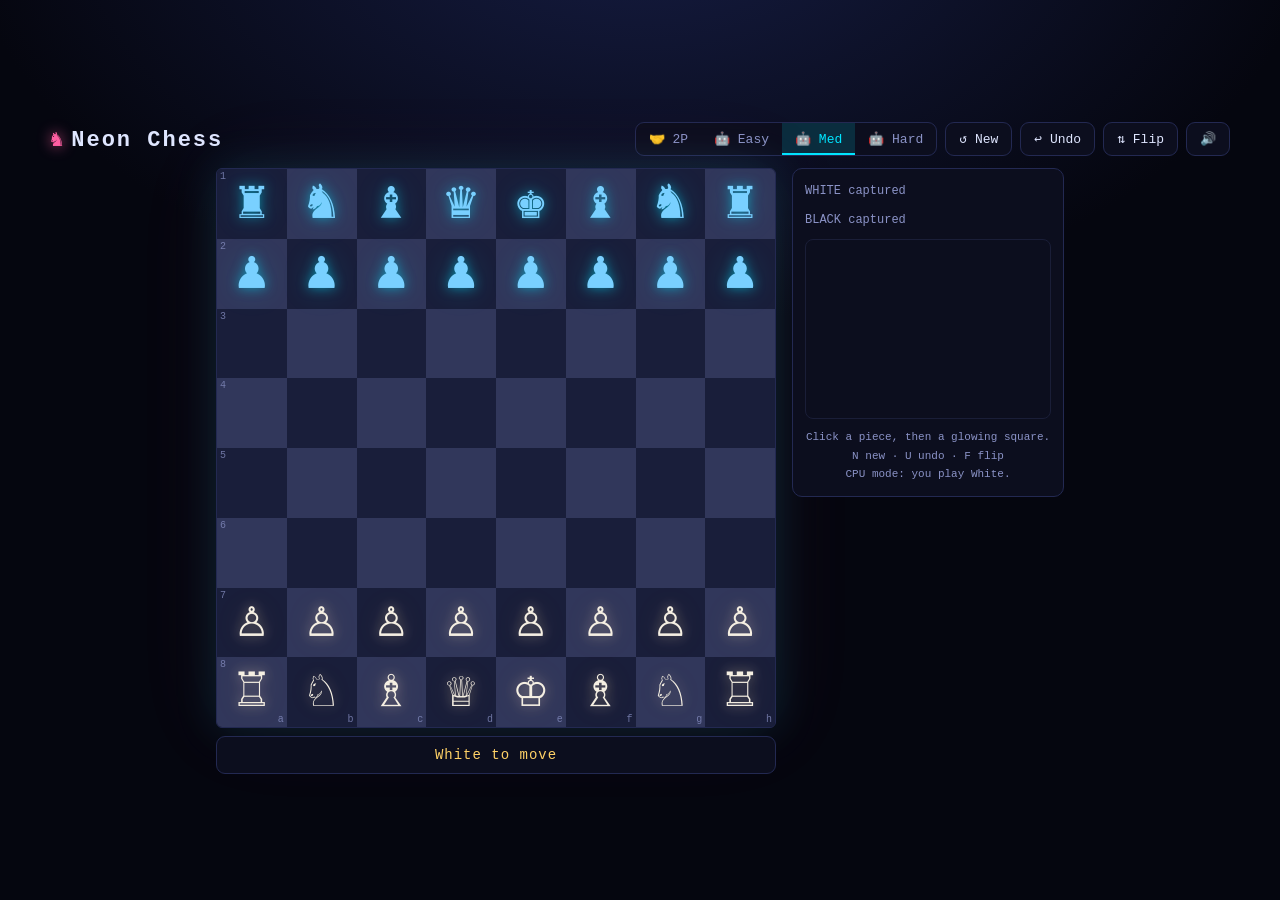
==== games/chess/index.html @ cbe664ef "Add Neon Chess game (2P hotseat + 3-level CPU AI) Self-contained single-file chess with full rules (" ====
<!doctype html>
<html lang="en">
<head>
<meta charset="utf-8">
<meta name="viewport" content="width=device-width, initial-scale=1">
<title>Neon Chess</title>
<link rel="icon" href="data:image/svg+xml,<svg xmlns='http://www.w3.org/2000/svg' viewBox='0 0 100 100'><text y='.9em' font-size='90'>♞</text></svg>">
<style>
:root{
  --bg:#05060f; --panel:#0c0e1e; --line:#232952; --line2:#1a1e38;
  --cyan:#00e5ff; --pink:#ff5fa2; --amber:#ffd166; --green:#4ade80;
  --text:#dfe6ff; --dim:#8b93c7;
  --sq-light:#31375b; --sq-dark:#191e3a;
}
*{box-sizing:border-box; -webkit-tap-highlight-color:transparent}
html,body{margin:0; padding:0; height:100%}
body{
  background:radial-gradient(1100px 700px at 50% -12%, #161d44 0%, var(--bg) 62%);
  color:var(--text);
  font-family:ui-monospace,"SF Mono",Menlo,Consolas,"Liberation Mono",monospace;
  display:flex; align-items:center; justify-content:center; min-height:100%;
  overflow:auto;
}
.wrap{width:min(1180px, 96vw); padding:14px 0 18px}
header{display:flex; flex-wrap:wrap; align-items:center; gap:10px 18px; margin-bottom:12px}
h1{margin:0; font-size:22px; letter-spacing:2px; font-weight:700}
h1 .logo{color:var(--pink); text-shadow:0 0 14px rgba(255,95,162,.8); margin-right:6px}
.toolbar{display:flex; flex-wrap:wrap; gap:8px; align-items:center; margin-left:auto}
.seg{display:flex; border:1px solid var(--line); border-radius:9px; overflow:hidden; background:var(--panel)}
.seg button{
  border:0; background:transparent; color:var(--dim); font:inherit; font-size:13px;
  padding:8px 13px; cursor:pointer; transition:all .15s;
}
.seg button:hover{color:var(--text)}
.seg button.on{background:rgba(0,229,255,.14); color:var(--cyan); box-shadow:inset 0 -2px 0 var(--cyan)}
.btn{
  border:1px solid var(--line); background:var(--panel); color:var(--text); font:inherit; font-size:13px;
  padding:8px 13px; border-radius:9px; cursor:pointer; transition:all .15s;
}
.btn:hover{border-color:var(--cyan); color:var(--cyan); box-shadow:0 0 12px rgba(0,229,255,.25)}
main{display:flex; gap:16px; align-items:flex-start; justify-content:center; flex-wrap:wrap}
.stage{display:flex; flex-direction:column; gap:8px}
.board{
  display:grid; grid-template:repeat(8,1fr)/repeat(8,1fr);
  width:min(88vmin, 560px, 94vw); aspect-ratio:1;
  border:1px solid var(--line); border-radius:6px; overflow:hidden;
  box-shadow:0 0 44px rgba(0,229,255,.13), 0 0 90px rgba(255,95,162,.07), inset 0 0 26px rgba(0,0,0,.55);
  background:var(--sq-dark);
}
.sq{position:relative; display:flex; align-items:center; justify-content:center; cursor:pointer; user-select:none}
.sq.light{background:var(--sq-light)}
.sq.dark{background:var(--sq-dark)}
.sq.last{background:rgba(255,209,102,.17)}
.sq.light.last{background:rgba(255,209,102,.26)}
.sq.sel{box-shadow:inset 0 0 0 2px var(--cyan), inset 0 0 20px rgba(0,229,255,.3)}
.sq.check{background:rgba(255,64,64,.4)}
.sq.light.check{background:rgba(255,64,64,.52)}
.sq.check .piece{animation:checkpulse 1s ease-in-out infinite}
@keyframes checkpulse{50%{filter:drop-shadow(0 0 10px rgba(255,70,70,.95))}}
.sq.dot::after{
  content:""; position:absolute; width:27%; height:27%; border-radius:50%;
  background:rgba(0,229,255,.55); box-shadow:0 0 9px rgba(0,229,255,.8);
}
.sq.dot.cap::after{
  width:92%; height:92%; background:transparent;
  border:3px solid rgba(255,95,162,.85); box-shadow:0 0 12px rgba(255,95,162,.6), inset 0 0 12px rgba(255,95,162,.25);
}
.piece{
  font-size:min(8.4vmin, 54px, 8.8vw); line-height:1; pointer-events:none;
  transition:filter .1s;
}
.piece.wp{color:#f5efe2; text-shadow:0 0 12px rgba(255,235,200,.45), 0 0 30px rgba(255,180,90,.22)}
.piece.bp{color:#79d0ff; text-shadow:0 0 12px rgba(0,229,255,.5), 0 0 30px rgba(0,229,255,.22)}
.coord{position:absolute; font-style:normal; font-size:10px; color:rgba(139,147,199,.75); pointer-events:none}
.coord.r{top:2px; left:3px}
.coord.f{bottom:2px; right:3px}
.status{
  text-align:center; font-size:14px; letter-spacing:1px; color:var(--amber);
  border:1px solid var(--line); background:var(--panel); border-radius:9px; padding:9px 12px;
  min-height:38px; display:flex; align-items:center; justify-content:center;
}
.status.think{animation:blink 1s steps(2) infinite}
@keyframes blink{50%{opacity:.45}}
aside{
  width:272px; display:flex; flex-direction:column; gap:9px;
  border:1px solid var(--line); background:var(--panel); border-radius:10px; padding:12px;
}
.caprow{display:flex; justify-content:space-between; align-items:center; gap:8px; font-size:12px; color:var(--dim); min-height:20px}
.caps{font-size:15px; color:var(--text); letter-spacing:1px}
.caps b.diff{color:var(--green); font-size:12px}
.moves{
  flex:1; min-height:180px; max-height:38vh; overflow-y:auto;
  border:1px solid var(--line2); border-radius:8px; padding:6px 8px;
  font-size:13px; scrollbar-width:thin;
}
.mrow{display:grid; grid-template-columns:30px 1fr 1fr; gap:4px; padding:2px 0; border-radius:4px}
.mrow:nth-child(odd){background:rgba(255,255,255,.03)}
.mrow .mn{color:var(--dim)}
.mrow .ml{padding:0 6px; border-radius:4px; white-space:nowrap; overflow:hidden; text-overflow:ellipsis}
.mrow .ml.last{background:rgba(255,209,102,.15); color:var(--amber)}
.hints{font-size:11px; color:var(--dim); line-height:1.7; text-align:center}
.overlay, .promo{
  position:fixed; inset:0; background:rgba(4,5,14,.72); backdrop-filter:blur(3px);
  display:flex; align-items:center; justify-content:center; z-index:50;
}
.promo[hidden], .overlay[hidden]{display:none}
.dialog, .pdialog{
  border:1px solid var(--line); background:var(--panel); border-radius:14px; padding:26px 30px;
  text-align:center; box-shadow:0 0 60px rgba(0,229,255,.18);
}
.result{font-size:24px; font-weight:700; letter-spacing:2px; color:var(--amber); text-shadow:0 0 18px rgba(255,209,102,.5)}
.resultsub{margin-top:8px; font-size:13px; color:var(--dim)}
.dbtns{display:flex; gap:10px; justify-content:center; margin-top:20px}
.primary{border-color:var(--cyan); color:var(--cyan); box-shadow:0 0 14px rgba(0,229,255,.3)}
.plabel{font-size:13px; color:var(--dim); margin-bottom:12px; letter-spacing:2px}
.pbtns{display:flex; gap:10px}
.pbtns button{
  width:74px; height:74px; font-size:44px; cursor:pointer; border-radius:12px;
  border:1px solid var(--line); background:var(--bg); color:var(--text); transition:all .15s;
}
.pbtns button:hover{border-color:var(--cyan); color:var(--cyan); box-shadow:0 0 18px rgba(0,229,255,.4); transform:translateY(-2px)}
@media (max-width:900px){
  main{flex-direction:column; align-items:center}
  aside{width:min(88vmin, 560px, 94vw); flex-direction:row; flex-wrap:wrap; align-items:stretch}
  .caprow{width:calc(50% - 5px)}
  .moves{flex:1 1 100%; min-height:120px; max-height:26vh}
  .hints{flex:1 1 100%}
}
</style>
</head>
<body>
<div class="wrap">
  <header>
    <h1><span class="logo">♞</span>Neon Chess</h1>
    <div class="toolbar">
      <div class="seg" id="modes">
        <button data-mode="2p">🤝 2P</button>
        <button data-mode="easy">🤖 Easy</button>
        <button data-mode="med" class="on">🤖 Med</button>
        <button data-mode="hard">🤖 Hard</button>
      </div>
      <button class="btn" id="btnNew" title="New game (N)">↺ New</button>
      <button class="btn" id="btnUndo" title="Undo (U)">↩ Undo</button>
      <button class="btn" id="btnFlip" title="Flip board (F)">⇅ Flip</button>
      <button class="btn" id="btnSfx" title="Sound on/off">🔊</button>
    </div>
  </header>
  <main>
    <div class="stage">
      <div class="board" id="board"></div>
      <div class="status" id="status"></div>
    </div>
    <aside>
      <div class="caprow"><span>WHITE captured</span><span class="caps" id="capW"></span></div>
      <div class="caprow"><span>BLACK captured</span><span class="caps" id="capB"></span></div>
      <div class="moves" id="moves"></div>
      <div class="hints">Click a piece, then a glowing square.<br>N new · U undo · F flip<br>CPU mode: you play White.</div>
    </aside>
  </main>
</div>

<div class="overlay" id="overlay" hidden>
  <div class="dialog">
    <div class="result" id="result"></div>
    <div class="resultsub" id="resultsub"></div>
    <div class="dbtns">
      <button class="btn primary" id="btnAgain">↺ New game</button>
      <button class="btn" id="btnView">View board</button>
    </div>
  </div>
</div>

<div class="promo" id="promo" hidden>
  <div class="pdialog">
    <div class="plabel">PROMOTE TO</div>
    <div class="pbtns" id="pbtns"></div>
  </div>
</div>

<script>
"use strict";
/*==============================================================
  ENGINE — pure chess rules, no DOM. Runs in node for perft tests.
==============================================================*/
/*ENGINE-START*/
const W = "w", B = "b";
const other = c => c === W ? B : W;
const isWhite = p => p === p.toUpperCase();
const GLYPH = {K:"♔",Q:"♕",R:"♖",B:"♗",N:"♘",P:"♙",k:"♚",q:"♛",r:"♜",b:"♝",n:"♞",p:"♟"};
const VAL = {p:100,n:320,b:330,r:500,q:900,k:0};
const KNIGHT_OFFS = [17,15,10,6,-17,-15,-10,-6];
const KING_OFFS = [1,-1,8,-8,9,-9,7,-7];
const ROOK_DIRS = [[1,1],[-1,-1],[8,0],[-8,0]];
const BISHOP_DIRS = [[9,1],[-9,-1],[7,-1],[-7,1]];
const MATE = 100000;

function newGame(){
  return fromFEN("rnbqkbnr/pppppppp/8/8/8/8/PPPPPPPP/RNBQKBNR w KQkq - 0 1");
}
function fromFEN(fen){
  const parts = fen.split(" ");
  const board = new Array(64).fill(null);
  const rows = parts[0].split("/");
  for (let r = 0; r < 8; r++){
    let f = 0;
    for (const ch of rows[r]){
      if (ch >= "1" && ch <= "8") f += +ch;
      else board[(7 - r) * 8 + f++] = ch;
    }
  }
  const castling = {K:parts[2].includes("K"), Q:parts[2].includes("Q"), k:parts[2].includes("k"), q:parts[2].includes("q")};
  const ep = parts[3] === "-" ? -1 : (parts[3].charCodeAt(0) - 97) + (parts[3][1] - 1) * 8;
  return {
    board, turn: parts[1] === "w" ? W : B, castling, ep,
    halfmove: +(parts[4] || 0), fullmove: +(parts[5] || 1),
    keys: {}, history: []
  };
}
function cloneState(st){
  return {board: st.board.slice(), turn: st.turn, castling: {...st.castling}, ep: st.ep,
          halfmove: st.halfmove, fullmove: st.fullmove, keys: {...st.keys}, history: st.history.slice()};
}
function keyOf(st){
  return st.board.join(",") + "|" + st.turn + "|" +
    (st.castling.K ? 1 : 0) + (st.castling.Q ? 1 : 0) + (st.castling.k ? 1 : 0) + (st.castling.q ? 1 : 0) + "|" + st.ep;
}
const sqName = i => "abcdefgh"[i & 7] + ((i >> 3) + 1);

function make(st, m){
  const b = st.board, us = st.turn;
  m.prev = {castling: {...st.castling}, ep: st.ep, halfmove: st.halfmove};
  const piece = b[m.from];
  m.captured = b[m.to];
  b[m.from] = null;
  if (m.epCapt){
    const capSq = m.to + (us === W ? -8 : 8);
    m.captured = b[capSq];
    b[capSq] = null;
  }
  b[m.to] = m.promo ? (us === W ? m.promo : m.promo.toLowerCase()) : piece;
  if (m.castle){
    const row = us === W ? 0 : 56;
    if (m.castle === "K"){ b[row + 5] = b[row + 7]; b[row + 7] = null; }
    else { b[row + 3] = b[row]; b[row] = null; }
  }
  const c = st.castling;
  if (piece === "K" || piece === "k"){
    if (us === W) c.K = c.Q = false; else c.k = c.q = false;
  }
  const corners = {7:"K", 0:"Q", 63:"k", 56:"q"};
  if (corners[m.from] !== undefined) c[corners[m.from]] = false;
  if (corners[m.to] !== undefined) c[corners[m.to]] = false;
  st.ep = m.double ? (m.from + m.to) / 2 : -1;
  st.halfmove = (piece === "P" || piece === "p" || m.captured) ? 0 : st.halfmove + 1;
  if (us === B) st.fullmove++;
  st.turn = other(us);
}
function unmake(st, m){
  const b = st.board;
  st.turn = other(st.turn);
  if (st.turn === B) st.fullmove--;
  if (m.castle){
    const row = st.turn === W ? 0 : 56;
    if (m.castle === "K"){ b[row + 7] = b[row + 5]; b[row + 5] = null; }
    else { b[row] = b[row + 3]; b[row + 3] = null; }
    b[m.from] = st.turn === W ? "K" : "k";
    b[m.to] = m.captured;
  } else if (m.epCapt){
    b[m.from] = b[m.to];
    b[m.to] = null;
    const capSq = m.to + (st.turn === W ? -8 : 8);
    b[capSq] = st.turn === B ? "P" : "p";
  } else if (m.promo){
    b[m.from] = st.turn === W ? "P" : "p";
    b[m.to] = m.captured;
  } else {
    b[m.from] = b[m.to];
    b[m.to] = m.captured;
  }
  st.castling = m.prev.castling;
  st.ep = m.prev.ep;
  st.halfmove = m.prev.halfmove;
}

function attacked(b, sq, by){
  const f = sq & 7, r = sq >> 3;
  // pawns
  const pdir = by === W ? -8 : 8;
  const pawn = by === W ? "P" : "p";
  for (const df of [-1, 1]){
    const af = f - df;
    if (af < 0 || af > 7) continue;
    const a = sq + pdir - df;
    if (a >= 0 && a < 64 && b[a] === pawn) return true;
  }
  // knights
  const kn = by === W ? "N" : "n";
  for (const o of KNIGHT_OFFS){
    const a = sq + o;
    if (a < 0 || a > 63) continue;
    const af = a & 7, ar = a >> 3;
    if (Math.abs(af - f) > 2 || Math.abs(ar - r) > 2) continue;
    if (b[a] === kn) return true;
  }
  // king
  const kg = by === W ? "K" : "k";
  for (const o of KING_OFFS){
    const a = sq + o;
    if (a < 0 || a > 63) continue;
    const af = a & 7, ar = a >> 3;
    if (Math.abs(af - f) > 1 || Math.abs(ar - r) > 1) continue;
    if (b[a] === kg) return true;
  }
  // sliders
  const RQ = by === W ? ["R","Q"] : ["r","q"];
  const BQ = by === W ? ["B","Q"] : ["b","q"];
  for (const [o, df] of ROOK_DIRS){
    let prev = sq;
    for(;;){
      const a = prev + o;
      if (a < 0 || a > 63) break;
      if ((a & 7) - (prev & 7) !== df) break;
      if (!b[a]){ prev = a; continue; }
      if (RQ.includes(b[a])) return true;
      break;
    }
  }
  for (const [o, df] of BISHOP_DIRS){
    let prev = sq;
    for(;;){
      const a = prev + o;
      if (a < 0 || a > 63) break;
      if ((a & 7) - (prev & 7) !== df) break;
      if (!b[a]){ prev = a; continue; }
      if (BQ.includes(b[a])) return true;
      break;
    }
  }
  return false;
}
function kingSq(b, c){
  const k = c === W ? "K" : "k";
  for (let i = 0; i < 64; i++) if (b[i] === k) return i;
  return -1;
}
function inCheck(st){
  return attacked(st.board, kingSq(st.board, st.turn), other(st.turn));
}

function pawnMoves(st, s, moves){
  const b = st.board, us = st.turn, dir = us === W ? 8 : -8;
  const promoRank = us === W ? 7 : 0;
  const startRank = us === W ? 1 : 6;
  const one = s + dir;
  if (!b[one]){
    if ((one >> 3) === promoRank){
      for (const pr of ["Q","N","R","B"]) moves.push({from:s, to:one, promo:pr});
    } else {
      moves.push({from:s, to:one});
      if ((s >> 3) === startRank && !b[s + 2 * dir]) moves.push({from:s, to:s + 2 * dir, double:true});
    }
  }
  const f = s & 7;
  for (const df of [-1, 1]){
    const af = f + df;
    if (af < 0 || af > 7) continue;
    const t = one + df;
    if (b[t]){
      if (isWhite(b[t]) !== (us === W)){
        if ((t >> 3) === promoRank){
          for (const pr of ["Q","N","R","B"]) moves.push({from:s, to:t, promo:pr});
        } else {
          moves.push({from:s, to:t});
        }
      }
    } else if (t === st.ep){
      moves.push({from:s, to:t, epCapt:true});
    }
  }
}
function stepMoves(b, s, offs, moves, us){
  const f = s & 7, r = s >> 3;
  for (const o of offs){
    const a = s + o;
    if (a < 0 || a > 63) continue;
    const af = a & 7, ar = a >> 3;
    if (Math.abs(af - f) > 2 || Math.abs(ar - r) > 2) continue;
    if (!b[a] || isWhite(b[a]) !== (us === W)) moves.push({from:s, to:a});
  }
}
function slideMoves(b, s, dirs, moves, us){
  const f = s & 7;
  for (const [o, df] of dirs){
    let prev = s;
    for(;;){
      const a = prev + o;
      if (a < 0 || a > 63) break;
      if ((a & 7) - (prev & 7) !== df) break;
      if (!b[a]){ moves.push({from:s, to:a}); prev = a; continue; }
      if (isWhite(b[a]) !== (us === W)) moves.push({from:s, to:a});
      break;
    }
  }
}
function pseudoMoves(st){
  const b = st.board, us = st.turn, them = other(us);
  const moves = [];
  for (let s = 0; s < 64; s++){
    const p = b[s];
    if (!p || isWhite(p) !== (us === W)) continue;
    const t = p.toLowerCase();
    if (t === "p") pawnMoves(st, s, moves);
    else if (t === "n") stepMoves(b, s, KNIGHT_OFFS, moves, us);
    else if (t === "k") stepMoves(b, s, KING_OFFS, moves, us);
    else if (t === "b") slideMoves(b, s, BISHOP_DIRS, moves, us);
    else if (t === "r") slideMoves(b, s, ROOK_DIRS, moves, us);
    else if (t === "q") slideMoves(b, s, [...BISHOP_DIRS, ...ROOK_DIRS], moves, us);
  }
  const row = us === W ? 0 : 56;
  if (b[row + 4] === (us === W ? "K" : "k")){
    const ck = us === W ? st.castling.K : st.castling.k;
    const cq = us === W ? st.castling.Q : st.castling.q;
    if (ck && !b[row + 5] && !b[row + 6] &&
        !attacked(b, row + 4, them) && !attacked(b, row + 5, them) && !attacked(b, row + 6, them))
      moves.push({from:row + 4, to:row + 6, castle:"K"});
    if (cq && !b[row + 3] && !b[row + 2] && !b[row + 1] &&
        !attacked(b, row + 4, them) && !attacked(b, row + 3, them) && !attacked(b, row + 2, them))
      moves.push({from:row + 4, to:row + 2, castle:"Q"});
  }
  return moves;
}
function legalMoves(st){
  const them = other(st.turn);
  const out = [];
  for (const m of pseudoMoves(st)){
    const us = st.turn;
    make(st, m);
    if (!attacked(st.board, kingSq(st.board, us), them)) out.push(m);
    unmake(st, m);
  }
  return out;
}
function legalMovesFrom(st, from){
  const us = st.turn, them = other(us);
  const out = [];
  for (const m of pseudoMoves(st)){
    if (m.from !== from) continue;
    make(st, m);
    if (!attacked(st.board, kingSq(st.board, us), them)) out.push(m);
    unmake(st, m);
  }
  return out;
}
function insufficientMaterial(b){
  const pieces = [];
  for (let i = 0; i < 64; i++){
    const p = b[i];
    if (p && p.toLowerCase() !== "k") pieces.push(p);
  }
  if (pieces.length === 0) return true;
  if (pieces.length === 1 && (pieces[0].toLowerCase() === "n" || pieces[0].toLowerCase() === "b")) return true;
  if (pieces.length === 2 && pieces[0].toLowerCase() === "b" && pieces[1].toLowerCase() === "b"){
    const sqs = [];
    for (let i = 0; i < 64; i++) if (b[i] && b[i].toLowerCase() === "b") sqs.push(i);
    return (((sqs[0] & 7) + (sqs[0] >> 3)) & 1) === (((sqs[1] & 7) + (sqs[1] >> 3)) & 1);
  }
  return false;
}
function perft(st, depth){
  if (depth === 0) return 1;
  const moves = legalMoves(st);
  if (depth === 1) return moves.length;
  let n = 0;
  for (const m of moves){
    make(st, m);
    n += perft(st, depth - 1);
    unmake(st, m);
  }
  return n;
}

/* ---- evaluation (simplified, CPW tables) ---- */
const PST = {
  p:[0,0,0,0,0,0,0,0, 50,50,50,50,50,50,50,50, 10,10,20,30,30,20,10,10,
     5,5,10,25,25,10,5,5, 0,0,0,20,20,0,0,0, 5,-5,-10,0,0,-10,-5,5,
     5,10,10,-20,-20,10,10,5, 0,0,0,0,0,0,0,0],
  n:[-50,-40,-30,-30,-30,-30,-40,-50, -40,-20,0,0,0,0,-20,-40, -30,0,10,15,15,10,0,-30,
     -30,5,15,20,20,15,5,-30, -30,0,15,20,20,15,0,-30, -30,5,10,15,15,10,5,-30,
     -40,-20,0,5,5,0,-20,-40, -50,-40,-30,-30,-30,-30,-40,-50],
  b:[-20,-10,-10,-10,-10,-10,-10,-20, -10,0,0,0,0,0,0,-10, -10,0,5,10,10,5,0,-10,
     -10,5,5,10,10,5,5,-10, -10,0,10,10,10,10,0,-10, -10,10,10,10,10,10,10,-10,
     -10,5,0,0,0,0,5,-10, -20,-10,-10,-10,-10,-10,-10,-20],
  r:[0,0,0,0,0,0,0,0, 5,10,10,10,10,10,10,5, -5,0,0,0,0,0,0,-5,
     -5,0,0,0,0,0,0,-5, -5,0,0,0,0,0,0,-5, -5,0,0,0,0,0,0,-5,
     -5,0,0,0,0,0,0,-5, 0,0,0,5,5,0,0,0],
  q:[-20,-10,-10,-5,-5,-10,-10,-20, -10,0,0,0,0,0,0,-10, -10,0,5,5,5,5,0,-10,
     -5,0,5,5,5,5,0,-5, 0,0,5,5,5,5,0,-5, -10,5,5,5,5,5,0,-10,
     -10,0,5,0,0,0,0,-10, -20,-10,-10,-5,-5,-10,-10,-20],
  k:[-30,-40,-40,-50,-50,-40,-40,-30, -30,-40,-40,-50,-50,-40,-40,-30, -30,-40,-40,-50,-50,-40,-40,-30,
     -30,-40,-40,-50,-50,-40,-40,-30, -20,-30,-30,-40,-40,-30,-30,-20, -10,-20,-20,-20,-20,-20,-20,-10,
     20,20,0,0,0,0,20,20, 20,30,10,0,0,10,30,20]
};
function pstVal(t, sq, white){
  const f = sq & 7, r = sq >> 3;
  return PST[t][white ? (7 - r) * 8 + f : r * 8 + f];
}
function evalState(st){
  const b = st.board;
  let score = 0;
  for (let i = 0; i < 64; i++){
    const p = b[i];
    if (!p) continue;
    const t = p.toLowerCase();
    const v = VAL[t] + pstVal(t, i, isWhite(p));
    score += isWhite(p) ? v : -v;
  }
  return st.turn === W ? score : -score;
}

/* ---- search ---- */
let nodes = 0, deadline = 0, abort = false;
function orderMoves(moves, st){
  const b = st.board;
  for (const m of moves){
    let s = 0;
    const cap = m.epCapt ? (st.turn === W ? "p" : "P") : b[m.to];
    if (cap) s += 10 * VAL[cap.toLowerCase()] - VAL[(b[m.from] || "p").toLowerCase()];
    if (m.promo) s += 900;
    m._s = s;
  }
  moves.sort((a, b) => b._s - a._s);
}
function quiesce(st, alpha, beta, ply){
  nodes++;
  if ((nodes & 2047) === 0 && performance.now() > deadline) abort = true;
  if (abort) return 0;
  const stand = evalState(st);
  if (stand >= beta) return beta;
  if (stand > alpha) alpha = stand;
  if (ply >= 8) return alpha;
  const caps = pseudoMoves(st).filter(m => m.epCapt || m.promo || st.board[m.to]);
  orderMoves(caps, st);
  for (const m of caps){
    make(st, m);
    const mover = other(st.turn);
    if (!attacked(st.board, kingSq(st.board, mover), st.turn)){
      const s = -quiesce(st, -beta, -alpha, ply + 1);
      unmake(st, m);
      if (s >= beta) return beta;
      if (s > alpha) alpha = s;
    } else {
      unmake(st, m);
    }
  }
  return alpha;
}
function negamax(st, depth, alpha, beta, ply){
  nodes++;
  if ((nodes & 2047) === 0 && performance.now() > deadline) abort = true;
  if (abort) return 0;
  const moves = legalMoves(st);
  if (moves.length === 0) return inCheck(st) ? -(MATE - ply) : 0;
  if (depth <= 0) return quiesce(st, alpha, beta, ply);
  orderMoves(moves, st);
  let best = -Infinity;
  for (const m of moves){
    make(st, m);
    const s = -negamax(st, depth - 1, -beta, -alpha, ply + 1);
    unmake(st, m);
    if (abort) return 0;
    if (s > best) best = s;
    if (best > alpha) alpha = best;
    if (alpha >= beta) break;
  }
  return best;
}
/* cpuMove(st, ms, maxDepth) -> best move (or null). Mutates st via make/unmake
   but always restores it. */
function cpuMove(st, ms, maxDepth){
  const t0 = performance.now();
  deadline = t0 + ms;
  let bestMove = null, bestScore = -Infinity;
  const rootScores = [];
  for (let d = 1; d <= maxDepth; d++){
    abort = false;
    nodes = 0;
    let a = -Infinity, bestD = null;
    const moves = legalMoves(st);
    if (moves.length === 0) return null;
    orderMoves(moves, st);
    for (const m of moves){
      make(st, m);
      const s = -negamax(st, d - 1, Infinity, -a, 1);
      unmake(st, m);
      if (abort) break;
      if (d === 1) rootScores.push({m, s});
      if (s > a){ a = s; bestD = m; }
    }
    if (abort) break;
    bestMove = bestD;
    bestScore = a;
    if (bestScore >= MATE - 200) break;
  }
  if (bestScore < MATE - 500 && rootScores.length){
    const cands = rootScores.filter(x => x.s >= bestScore - 20);
    if (cands.length) return cands[(Math.random() * cands.length) | 0].m;
  }
  return bestMove;
}
/*ENGINE-END*/

/*==============================================================
  UI
==============================================================*/
const boardEl = document.getElementById("board");
const statusEl = document.getElementById("status");
const movesEl = document.getElementById("moves");
const capW = document.getElementById("capW");
const capB = document.getElementById("capB");
const overlay = document.getElementById("overlay");
const promoBox = document.getElementById("promo");
const pbtns = document.getElementById("pbtns");
const DIFF = {easy:{ms:250, depth:1, minThink:700}, med:{ms:700, depth:2, minThink:1100}, hard:{ms:1800, depth:3, minThink:1600}};

let state = newGame();
let mode = "med";          // 2p | easy | med | hard
let cpuMode = true;
let cpuColor = "b";
let humanColor = "w";
let flipped = false;
let sel = null, selMoves = [];
let lastMove = null;
let thinking = false;
let thinkToken = 0;
let ended = null;          // {kind, mover} | null
let pendingPromo = null;

const cpuOn = () => cpuMode && !ended && state.turn === cpuColor;

/* ---- sound (tiny synth, no files) ---- */
let AC = null;
let muted = false;
try { muted = localStorage.getItem("chess_sfx") === "off"; } catch(e){}
function ac(){
  if (!AC){
    const Ctx = window.AudioContext || window.webkitAudioContext;
    if (!Ctx) return null;
    AC = new Ctx();
  }
  if (AC.state === "suspended") AC.resume();
  return AC;
}
function tone(freq, dur, type, vol, delay, glide){
  const c = ac();
  if (!c) return;
  const t0 = c.currentTime + (delay || 0);
  const o = c.createOscillator(), g = c.createGain();
  o.type = type || "square";
  o.frequency.setValueAtTime(freq, t0);
  if (glide) o.frequency.exponentialRampToValueAtTime(glide, t0 + dur);
  g.gain.setValueAtTime(vol || 0.08, t0);
  g.gain.exponentialRampToValueAtTime(0.0001, t0 + dur);
  o.connect(g).connect(c.destination);
  o.start(t0); o.stop(t0 + dur + 0.02);
}
function sfx(kind){
  if (muted) return;
  try {
    if (kind === "move") tone(520, 0.05, "square", 0.06);
    else if (kind === "capture"){ tone(180, 0.08, "sawtooth", 0.1); tone(90, 0.12, "triangle", 0.08, 0.02); }
    else if (kind === "castle"){ tone(440, 0.05, "square", 0.06); tone(560, 0.05, "square", 0.06, 0.06); }
    else if (kind === "check"){ tone(660, 0.07, "square", 0.08); tone(880, 0.09, "square", 0.08, 0.08); }
    else if (kind === "promo") tone(300, 0.16, "square", 0.07, 0, 900);
    else if (kind === "end"){ [523, 659, 784, 1046].forEach((f, i) => tone(f, 0.16, "triangle", 0.09, i * 0.13)); }
    else if (kind === "draw"){ [440, 440, 330].forEach((f, i) => tone(f, 0.14, "triangle", 0.08, i * 0.14)); }
  } catch(e){}
}

/* ---- board rendering ---- */
function render(){
  boardEl.innerHTML = "";
  const checkSq = inCheck(state) ? kingSq(state.board, state.turn) : -1;
  for (let i = 0; i < 64; i++){
    const sq = document.createElement("div");
    sq.className = "sq " + (((i & 7) + (i >> 3)) & 1 ? "dark" : "light");
    sq.dataset.sq = i;
    const disp = flipped ? {r: i >> 3, c: 7 - (i & 7)} : {r: 7 - (i >> 3), c: i & 7};
    sq.style.gridRow = disp.r + 1;
    sq.style.gridColumn = disp.c + 1;
    if (sel === i) sq.classList.add("sel");
    if (lastMove && (lastMove.from === i || lastMove.to === i)) sq.classList.add("last");
    if (i === checkSq) sq.classList.add("check");
    if (sel !== null && selMoves.some(m => m.to === i)){
      sq.classList.add("dot");
      if (state.board[i]) sq.classList.add("cap");
    }
    if (state.board[i]){
      const span = document.createElement("span");
      span.className = "piece " + (isWhite(state.board[i]) ? "wp" : "bp");
      span.textContent = GLYPH[state.board[i]];
      sq.appendChild(span);
    }
    if (disp.c === 0){
      const c = document.createElement("i");
      c.className = "coord r";
      c.textContent = disp.r + 1;
      sq.appendChild(c);
    }
    if (disp.r === 7){
      const c = document.createElement("i");
      c.className = "coord f";
      c.textContent = "abcdefgh"[disp.c];
      sq.appendChild(c);
    }
    boardEl.appendChild(sq);
  }
}
function renderCaps(){
  const caps = {w:[], b:[]};
  for (const m of state.history) if (m.captured) caps[m.mover].push(m.captured);
  const valW = caps.w.reduce((s, p) => s + VAL[p.toLowerCase()], 0);
  const valB = caps.b.reduce((s, p) => s + VAL[p.toLowerCase()], 0);
  const sort = a => a.slice().sort((x, y) => VAL[y.toLowerCase()] - VAL[x.toLowerCase()]).map(p => GLYPH[p]).join("");
  capW.innerHTML = sort(caps.w) + (valW > valB ? ` <b class="diff">+${Math.round((valW - valB) / 100)}</b>` : "");
  capB.innerHTML = sort(caps.b) + (valB > valW ? ` <b class="diff">+${Math.round((valB - valW) / 100)}</b>` : "");
}
function renderMoves(){
  movesEl.innerHTML = "";
  for (let i = 0; i < state.history.length; i += 2){
    const row = document.createElement("div");
    row.className = "mrow";
    const mn = document.createElement("span");
    mn.className = "mn";
    mn.textContent = (i / 2 + 1) + ".";
    row.appendChild(mn);
    for (let j = 0; j < 2; j++){
      const m = state.history[i + j];
      const cell = document.createElement("span");
      cell.className = "ml" + (m && i + j === state.history.length - 1 ? " last" : "");
      cell.textContent = m ? m.san : "";
      row.appendChild(cell);
    }
    movesEl.appendChild(row);
  }
  movesEl.scrollTop = movesEl.scrollHeight;
}
function renderStatus(){
  const ck = inCheck(state);
  let t;
  if (ended){
    t = endText();
  } else if (thinking){
    t = (state.turn === W ? "White" : "Black") + " is thinking…";
  } else {
    t = (state.turn === W ? "White" : "Black") + " to move" + (ck ? " — check!" : "");
  }
  statusEl.textContent = t;
  statusEl.classList.toggle("think", thinking);
}
function endText(){
  if (!ended) return "";
  if (ended.kind === "mate") return (ended.winner === W ? "White" : "Black") + " wins — checkmate!";
  if (ended.kind === "stalemate") return "Draw — stalemate";
  if (ended.kind === "rep") return "Draw — threefold repetition";
  if (ended.kind === "fifty") return "Draw — 50-move rule";
  if (ended.kind === "material") return "Draw — insufficient material";
  return "";
}
function refresh(){ render(); renderCaps(); renderMoves(); renderStatus(); }

/* ---- SAN ---- */
function canReach(st, from, to){
  return legalMovesFrom(st, from).some(m => m.to === to);
}
function toSAN(st, m){
  const b = st.board;
  const p = b[m.from];
  if (m.castle) return m.castle === "K" ? "O-O" : "O-O-O";
  const t = p.toLowerCase();
  const cap = m.captured || m.epCapt;
  const dest = sqName(m.to);
  if (t === "p"){
    if (cap) return sqName(m.from)[0] + "x" + dest + (m.promo ? "=" + m.promo : "");
    return dest + (m.promo ? "=" + m.promo : "");
  }
  let dis = "";
  const others = [];
  for (let i = 0; i < 64; i++){
    if (i === m.from || b[i] !== p) continue;
    if (canReach(st, i, m.to)) others.push(i);
  }
  if (others.length){
    const sameFile = others.some(o => (o & 7) === (m.from & 7));
    const sameRank = others.some(o => (o >> 3) === (m.from >> 3));
    if (!sameFile) dis = sqName(m.from)[0];
    else if (!sameRank) dis = sqName(m.from)[1];
    else dis = sqName(m.from);
  }
  return p.toUpperCase() + dis + (cap ? "x" : "") + dest;
}

/* ---- game flow ---- */
function playMove(m){
  if (ended) return;
  if (m.promo) m.promo = m.promo;           // promo piece already chosen (picker / CPU "Q")
  const mover = state.turn;
  const san = toSAN(state, m);
  make(state, m);
  const key = keyOf(state);
  state.keys[key] = (state.keys[key] || 0) + 1;
  m.key = key;
  m.mover = mover;
  const legal = legalMoves(state);
  const ck = inCheck(state);
  m.san = san + (legal.length === 0 ? (ck ? "#" : "") : (ck ? "+" : ""));
  state.history.push(m);
  lastMove = m;
  sel = null; selMoves = [];
  // result
  if (legal.length === 0){
    ended = ck ? {kind:"mate", winner:mover} : {kind:"stalemate"};
  } else if (state.keys[key] >= 3){
    ended = {kind:"rep"};
  } else if (state.halfmove >= 100){
    ended = {kind:"fifty"};
  } else if (insufficientMaterial(state.board)){
    ended = {kind:"material"};
  }
  // sound
  if (ended){
    sfx(ended.kind === "mate" ? "end" : "draw");
  } else if (m.promo) sfx("promo");
  else if (m.castle) sfx("castle");
  else if (m.captured) sfx("capture");
  else if (ck) sfx("check");
  else sfx("move");
  refresh();
  if (ended){
    setTimeout(showEnd, 350);
  } else if (cpuOn()){
    scheduleThink();
  }
}
function scheduleThink(){
  thinking = true;
  refresh();
  const token = ++thinkToken;
  const lvl = DIFF[mode];
  const t0 = performance.now();
  setTimeout(() => {
    if (token !== thinkToken || ended) return;
    let m = null;
    try { m = cpuMove(cloneState(state), lvl.ms, lvl.depth); }
    catch(e){ console.error("CPU move failed:", e); }
    // keep the "thinking…" state visible for a beat so the reply is readable
    const wait = Math.max(0, lvl.minThink - (performance.now() - t0));
    setTimeout(() => {
      if (token !== thinkToken || ended) return;
      thinking = false;
      if (m) playMove(m);
      else refresh();
    }, wait);
  }, 40);
}
function popMove(){
  const m = state.history.pop();
  unmake(state, m);
  if (m.key){
    const k = state.keys[m.key];
    if (k <= 1) delete state.keys[m.key];
    else state.keys[m.key] = k - 1;
  }
}
function restart(){
  thinkToken++;
  thinking = false;
  ended = null;
  sel = null; selMoves = [];
  lastMove = null;
  state = newGame();
  promoBox.hidden = true;
  overlay.hidden = true;
  refresh();
  if (cpuOn()) scheduleThink();
}
function undo(){
  if (ended || thinking) return;
  if (!state.history.length) return;
  if (cpuMode){
    if (state.turn === cpuColor){
      popMove();                                  // human's move on top
    } else {
      popMove();                                  // CPU's reply on top
      if (state.history.length) popMove();        // then the human's move
    }
  } else {
    popMove();
  }
  sel = null; selMoves = [];
  lastMove = state.history[state.history.length - 1] || null;
  refresh();
}
function showEnd(){
  document.getElementById("result").textContent = endText();
  const sub = document.getElementById("resultsub");
  sub.textContent = "Move " + state.fullmove + " · " + state.history.length + " plies";
  overlay.hidden = false;
}

/* ---- input ---- */
function selectSquare(i){
  const p = state.board[i];
  if (!p || isWhite(p) !== (state.turn === W)) return;
  sel = i;
  selMoves = legalMovesFrom(state, i);
  refresh();
}
function onSquareClick(i){
  if (thinking || ended) return;
  if (sel !== null && i === sel){ sel = null; selMoves = []; refresh(); return; }
  if (sel !== null){
    const m = selMoves.find(x => x.to === i);
    if (m){
      if (m.promo){
        pendingPromo = m;
        openPromo();
        return;
      }
      playMove(m);
      return;
    }
  }
  selectSquare(i);
}
boardEl.addEventListener("click", e => {
  const sq = e.target.closest(".sq");
  if (sq) onSquareClick(+sq.dataset.sq);
});
function openPromo(){
  const us = state.turn;
  pbtns.innerHTML = "";
  for (const pr of ["Q","N","R","B"]){
    const btn = document.createElement("button");
    btn.textContent = GLYPH[us === W ? pr : pr.toLowerCase()];
    btn.addEventListener("click", () => {
      pendingPromo.promo = pr;
      promoBox.hidden = true;
      playMove(pendingPromo);
      pendingPromo = null;
    });
    pbtns.appendChild(btn);
  }
  promoBox.hidden = false;
}
promoBox.addEventListener("click", e => {
  if (e.target === promoBox){
    promoBox.hidden = true;
    pendingPromo = null;
    sel = null; selMoves = [];
    refresh();
  }
});
overlay.addEventListener("click", e => {
  if (e.target === overlay) overlay.hidden = true;
});

/* ---- buttons / keys ---- */
function setMode(m){
  if (mode === m) return;
  mode = m;
  cpuMode = m !== "2p";
  cpuColor = "b";
  humanColor = "w";
  document.querySelectorAll("#modes button").forEach(b =>
    b.classList.toggle("on", b.dataset.mode === m));
  restart();
}
document.querySelectorAll("#modes button").forEach(b =>
  b.addEventListener("click", () => setMode(b.dataset.mode)));
document.getElementById("btnNew").addEventListener("click", restart);
document.getElementById("btnUndo").addEventListener("click", undo);
document.getElementById("btnFlip").addEventListener("click", () => { flipped = !flipped; refresh(); });
document.getElementById("btnAgain").addEventListener("click", restart);
document.getElementById("btnView").addEventListener("click", () => { overlay.hidden = true; });
const sfxBtn = document.getElementById("btnSfx");
sfxBtn.textContent = muted ? "🔇" : "🔊";
sfxBtn.addEventListener("click", () => {
  muted = !muted;
  try { localStorage.setItem("chess_sfx", muted ? "off" : "on"); } catch(e){}
  sfxBtn.textContent = muted ? "🔇" : "🔊";
  if (!muted) sfx("move");
});
document.addEventListener("keydown", e => {
  if (e.ctrlKey || e.metaKey || e.altKey) return;
  const k = e.key.toLowerCase();
  if (k === "n") restart();
  else if (k === "u") undo();
  else if (k === "f"){ flipped = !flipped; refresh(); }
});

restart();
</script>
</body>
</html>
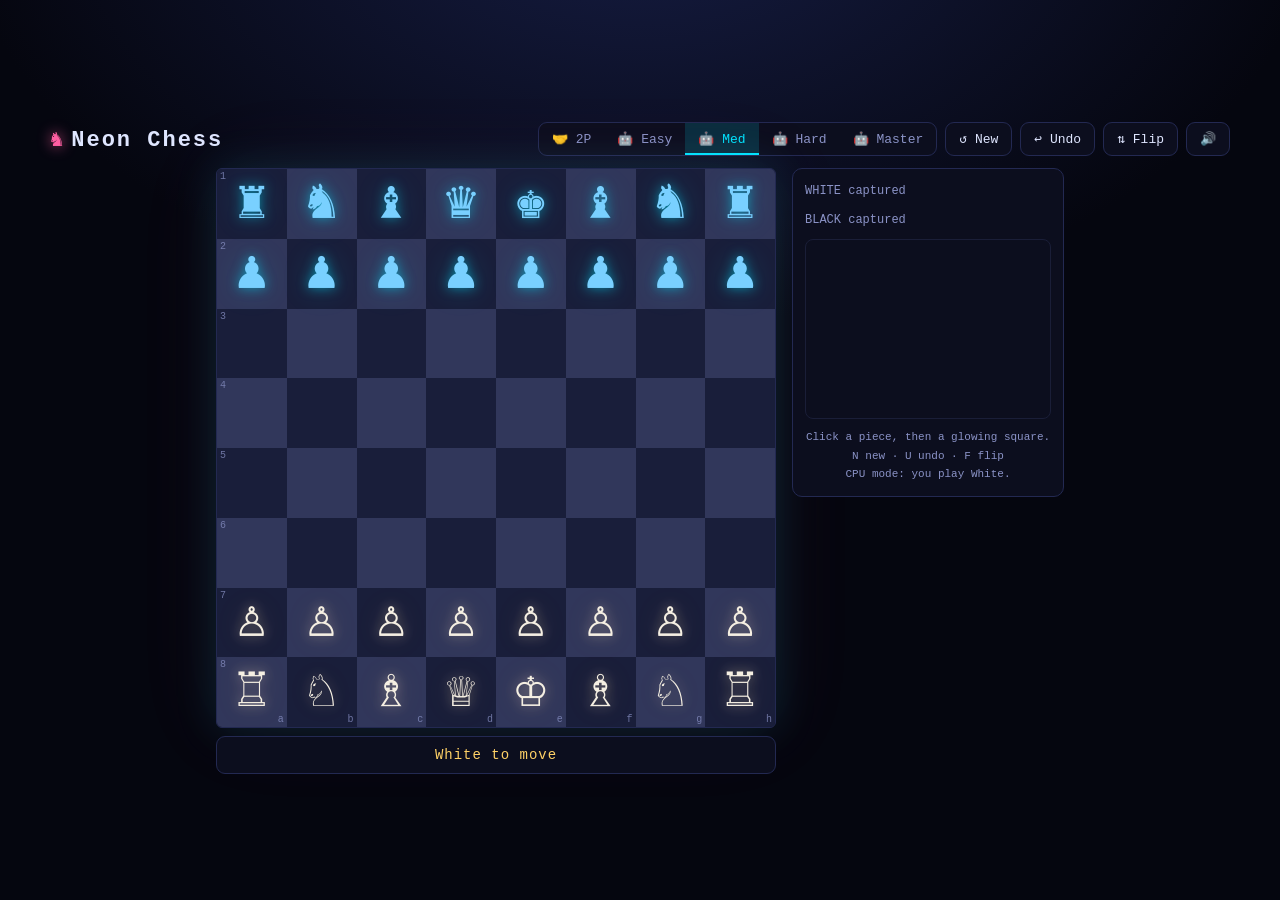
==== commit 2a44e8e8: "Add DOOM to arcade, chess Master level, fix CPU search - New game: DOOM neon arena shooter (games/do" ====
--- a/games/chess/index.html
+++ b/games/chess/index.html
@@ -138,6 +138,7 @@
         <button data-mode="easy">🤖 Easy</button>
         <button data-mode="med" class="on">🤖 Med</button>
         <button data-mode="hard">🤖 Hard</button>
+        <button data-mode="master">🤖 Master</button>
       </div>
       <button class="btn" id="btnNew" title="New game (N)">↺ New</button>
       <button class="btn" id="btnUndo" title="Undo (U)">↩ Undo</button>
@@ -519,13 +520,19 @@
 
 /* ---- search ---- */
 let nodes = 0, deadline = 0, abort = false;
-function orderMoves(moves, st){
+const killers = [];            // [ply] -> [killer1, killer2] quiet moves that caused cutoffs
+function orderMoves(moves, st, ply){
   const b = st.board;
+  const ks = killers[ply];
   for (const m of moves){
     let s = 0;
     const cap = m.epCapt ? (st.turn === W ? "p" : "P") : b[m.to];
     if (cap) s += 10 * VAL[cap.toLowerCase()] - VAL[(b[m.from] || "p").toLowerCase()];
     if (m.promo) s += 900;
+    if (ks && !cap && !m.promo){
+      if (ks[0] && ks[0].from === m.from && ks[0].to === m.to && ks[0].promo === m.promo) s += 60;
+      else if (ks[1] && ks[1].from === m.from && ks[1].to === m.to && ks[1].promo === m.promo) s += 50;
+    }
     m._s = s;
   }
   moves.sort((a, b) => b._s - a._s);
@@ -539,7 +546,7 @@
   if (stand > alpha) alpha = stand;
   if (ply >= 8) return alpha;
   const caps = pseudoMoves(st).filter(m => m.epCapt || m.promo || st.board[m.to]);
-  orderMoves(caps, st);
+  orderMoves(caps, st, 0);
   for (const m of caps){
     make(st, m);
     const mover = other(st.turn);
@@ -561,7 +568,7 @@
   const moves = legalMoves(st);
   if (moves.length === 0) return inCheck(st) ? -(MATE - ply) : 0;
   if (depth <= 0) return quiesce(st, alpha, beta, ply);
-  orderMoves(moves, st);
+  orderMoves(moves, st, ply);
   let best = -Infinity;
   for (const m of moves){
     make(st, m);
@@ -570,40 +577,67 @@
     if (abort) return 0;
     if (s > best) best = s;
     if (best > alpha) alpha = best;
-    if (alpha >= beta) break;
+    if (alpha >= beta){
+      if (!m.captured && !m.promo){
+        const k = killers[ply] || (killers[ply] = [null, null]);
+        if (!(k[0] && k[0].from === m.from && k[0].to === m.to)){
+          k[1] = k[0];
+          k[0] = {from: m.from, to: m.to, promo: m.promo};
+        }
+      }
+      break;
+    }
   }
   return best;
 }
-/* cpuMove(st, ms, maxDepth) -> best move (or null). Mutates st via make/unmake
-   but always restores it. */
-function cpuMove(st, ms, maxDepth){
+/* cpuMove(st, ms, maxDepth, rand) -> best move (or null). Mutates st via make/unmake
+   but always restores it. rand = centipawn window for variety among near-equal moves. */
+function cpuMove(st, ms, maxDepth, rand){
   const t0 = performance.now();
   deadline = t0 + ms;
+  killers.length = 0;
   let bestMove = null, bestScore = -Infinity;
-  const rootScores = [];
+  let rootScores = [];       // per-move scores from the LAST COMPLETED depth
   for (let d = 1; d <= maxDepth; d++){
     abort = false;
     nodes = 0;
     let a = -Infinity, bestD = null;
+    const scores = [];
     const moves = legalMoves(st);
     if (moves.length === 0) return null;
-    orderMoves(moves, st);
+    orderMoves(moves, st, 0);
     for (const m of moves){
       make(st, m);
-      const s = -negamax(st, d - 1, Infinity, -a, 1);
+      const s = -negamax(st, d - 1, -Infinity, -a, 1);
       unmake(st, m);
       if (abort) break;
-      if (d === 1) rootScores.push({m, s});
+      scores.push({m, s});
       if (s > a){ a = s; bestD = m; }
     }
     if (abort) break;
+    rootScores = scores;
     bestMove = bestD;
     bestScore = a;
     if (bestScore >= MATE - 200) break;
   }
-  if (bestScore < MATE - 500 && rootScores.length){
-    const cands = rootScores.filter(x => x.s >= bestScore - 20);
-    if (cands.length) return cands[(Math.random() * cands.length) | 0].m;
+  const w = rand || 0;
+  if (w > 0 && bestScore < MATE - 500 && rootScores.length){
+    const cands = rootScores.filter(x => x.s >= bestScore - w);
+    if (cands.length > 1){
+      // Variety pick: root scores carry alpha-beta bounds (a fail-low move can
+      // sit right at the window edge), so re-check each candidate with a full
+      // window at shallow depth and take the real best among them.
+      deadline = performance.now() + 600;
+      abort = false;
+      let bestCand = cands[0].m, bestCS = -Infinity;
+      for (const c of cands){
+        make(st, c.m);
+        const s = -negamax(st, 1, -Infinity, Infinity, 1);
+        unmake(st, c.m);
+        if (!abort && s > bestCS){ bestCS = s; bestCand = c.m; }
+      }
+      return bestCand;
+    }
   }
   return bestMove;
 }
@@ -620,7 +654,12 @@
 const overlay = document.getElementById("overlay");
 const promoBox = document.getElementById("promo");
 const pbtns = document.getElementById("pbtns");
-const DIFF = {easy:{ms:250, depth:1, minThink:700}, med:{ms:700, depth:2, minThink:1100}, hard:{ms:1800, depth:3, minThink:1600}};
+const DIFF = {
+  easy:   {ms:250,  depth:1, minThink:700,  rand:40},
+  med:    {ms:700,  depth:2, minThink:1100, rand:20},
+  hard:   {ms:1800, depth:3, minThink:1600, rand:10},
+  master: {ms:3000, depth:4, minThink:2000, rand:0},   // rand 0 = no variety, always best move
+};
 
 let state = newGame();
 let mode = "med";          // 2p | easy | med | hard
@@ -850,7 +889,7 @@
   setTimeout(() => {
     if (token !== thinkToken || ended) return;
     let m = null;
-    try { m = cpuMove(cloneState(state), lvl.ms, lvl.depth); }
+    try { m = cpuMove(cloneState(state), lvl.ms, lvl.depth, lvl.rand); }
     catch(e){ console.error("CPU move failed:", e); }
     // keep the "thinking…" state visible for a beat so the reply is readable
     const wait = Math.max(0, lvl.minThink - (performance.now() - t0));
